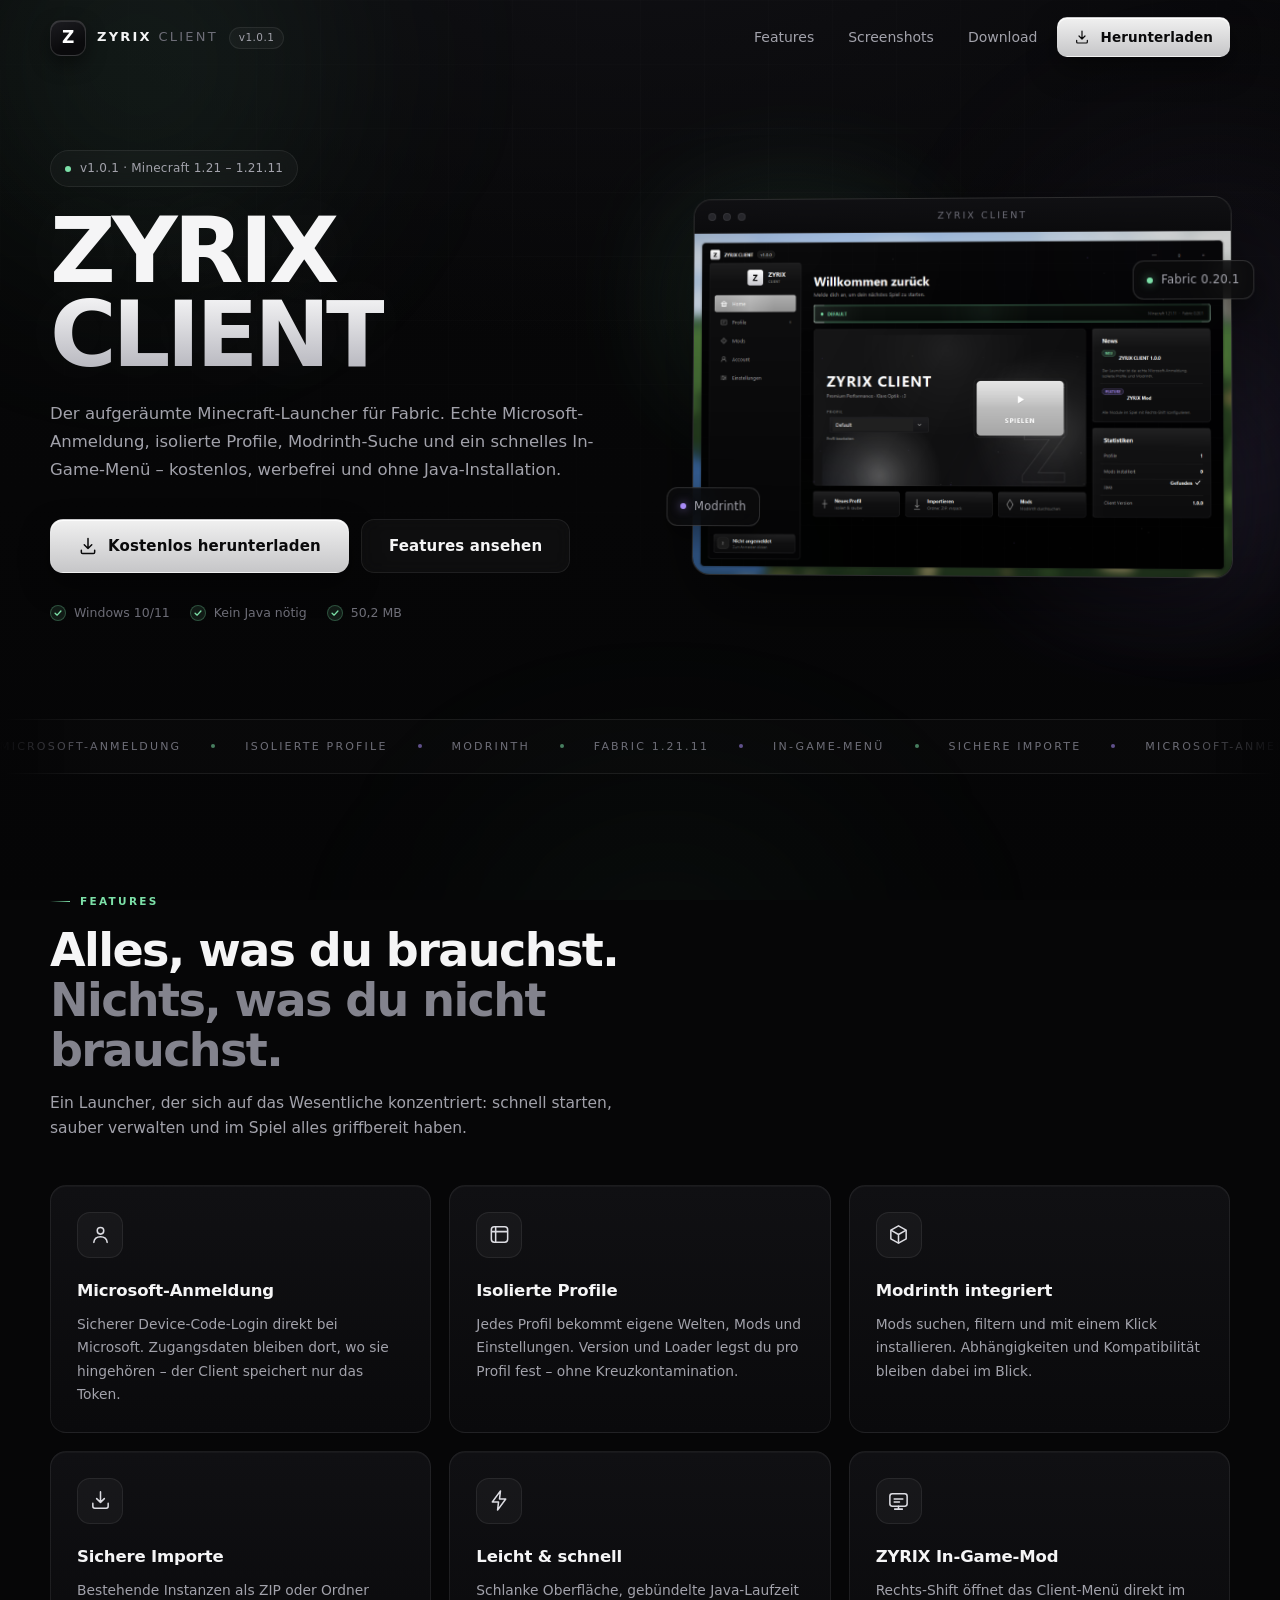
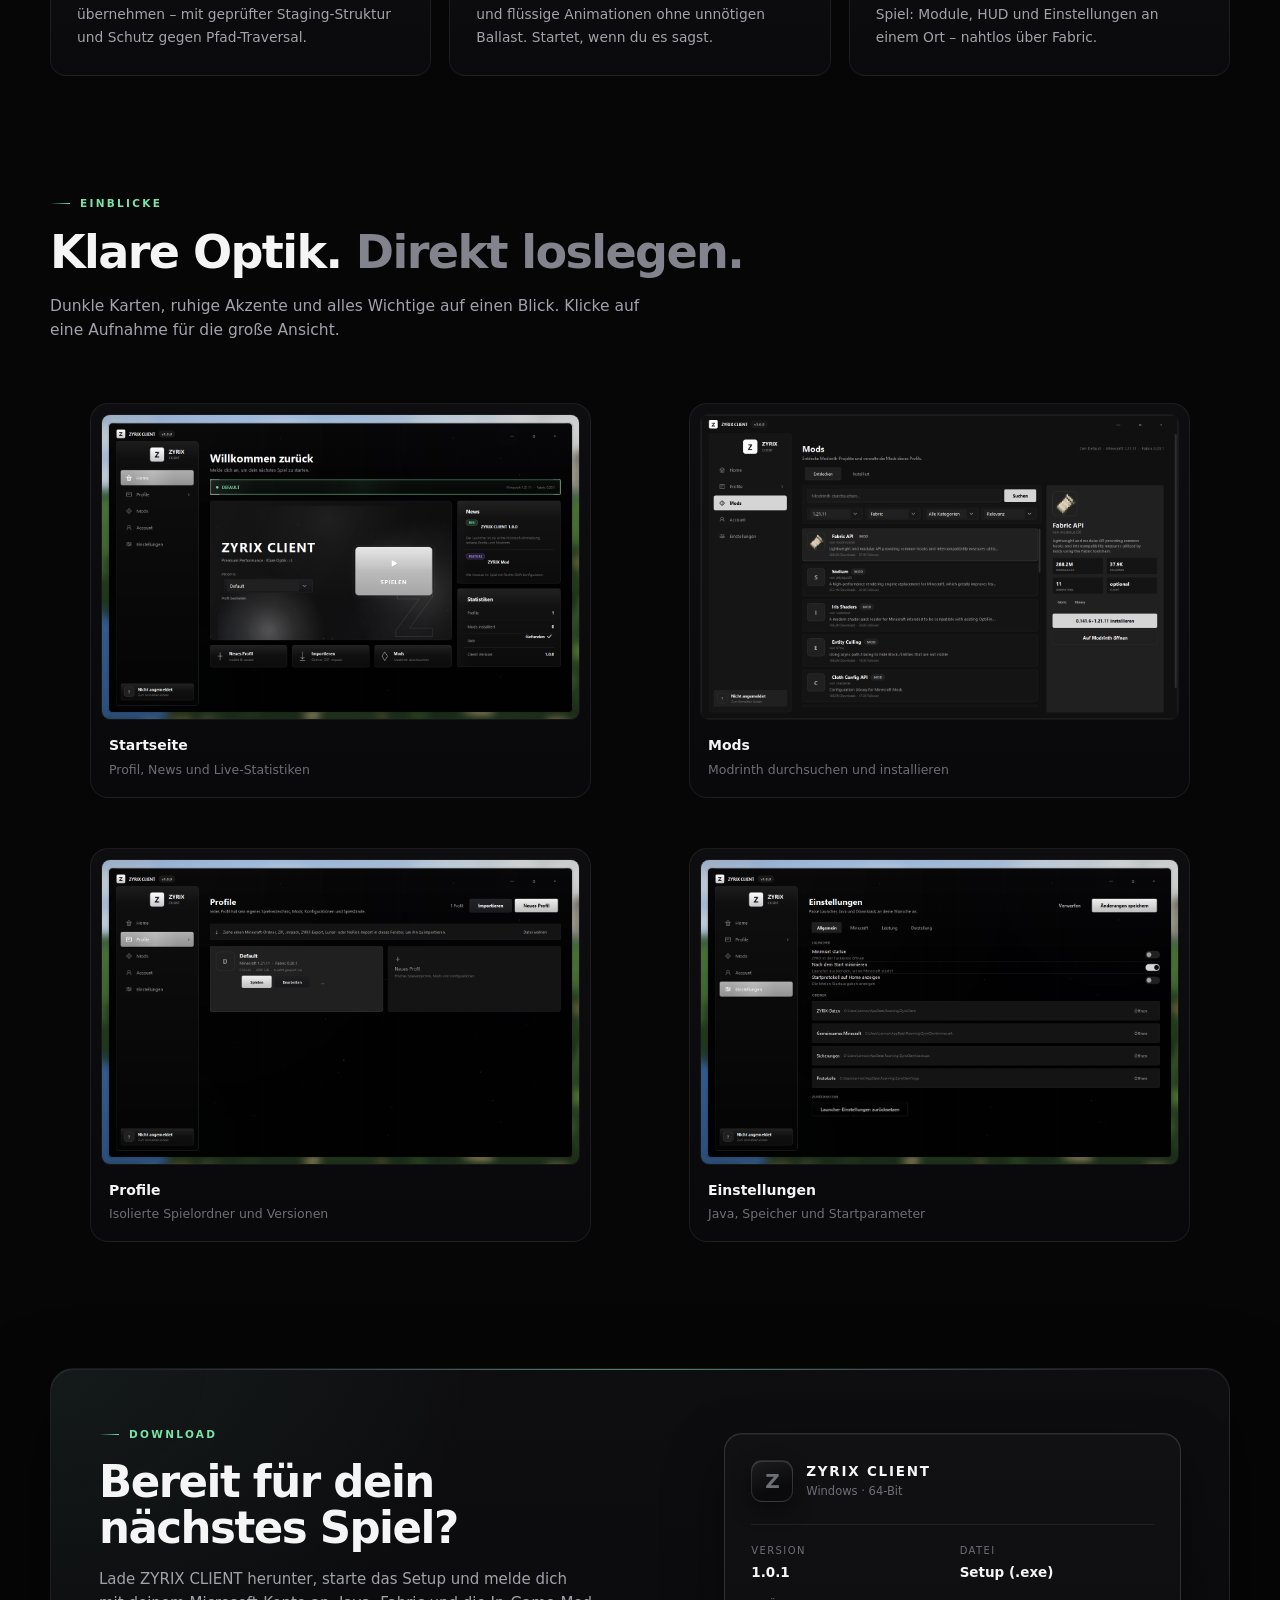
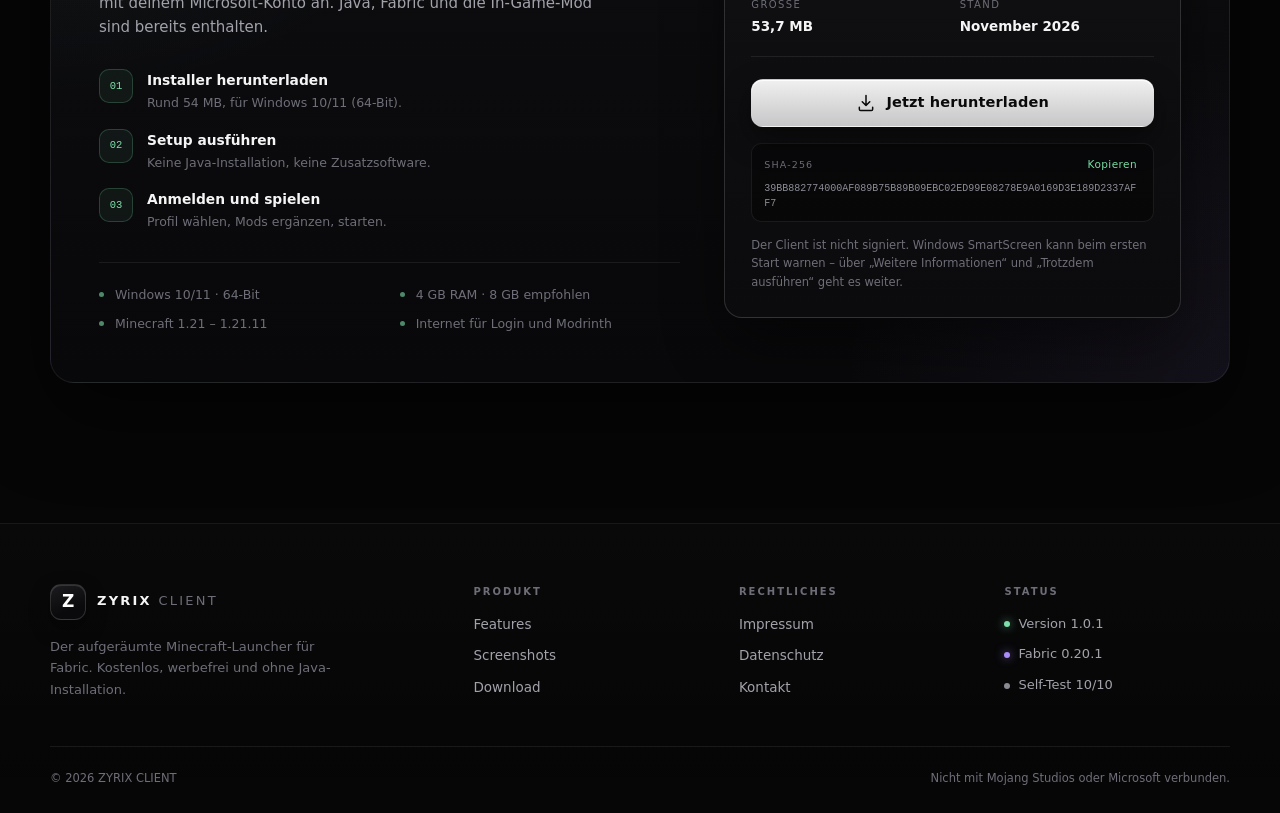
==== index.html @ b63280e1 "Website und Update-Kanal 1.0.1" ====
<!DOCTYPE html>
<html lang="de">
<head>
  <meta charset="utf-8">
  <meta name="viewport" content="width=device-width, initial-scale=1">
  <title>ZYRIX CLIENT – Der aufgeräumte Minecraft-Launcher</title>
  <meta name="description" content="ZYRIX CLIENT ist ein kostenloser Minecraft-Launcher für Fabric: Microsoft-Anmeldung, isolierte Profile, Modrinth und In-Game-Menü. Für Windows 10/11, ohne Java-Installation.">
  <meta name="theme-color" content="#060607">
  <meta property="og:title" content="ZYRIX CLIENT">
  <meta property="og:description" content="Kostenloser Minecraft-Launcher für Fabric – Microsoft-Login, isolierte Profile, Modrinth und In-Game-Menü.">
  <meta property="og:type" content="website">
  <meta property="og:image" content="assets/shot-home.png">
  <link rel="icon" href="assets/favicon.ico" sizes="any">
  <link rel="icon" href="assets/icon.png" type="image/png">
  <link rel="apple-touch-icon" href="assets/icon.png">
  <link rel="manifest" href="site.webmanifest">
  <link rel="stylesheet" href="assets/styles.css">
  <noscript><style>.reveal{opacity:1;transform:none}</style></noscript>
</head>
<body>
  <div class="backdrop" aria-hidden="true">
    <div class="backdrop-grid"></div>
    <div class="backdrop-glow glow-mint"></div>
    <div class="backdrop-glow glow-violet"></div>
    <div class="backdrop-glow glow-bottom"></div>
    <div class="dust" id="dust"></div>
  </div>

  <a class="skip-link" href="#main">Zum Inhalt springen</a>

  <header class="site-header" id="top">
    <div class="wrap header-inner">
      <a class="brand" href="index.html" aria-label="ZYRIX CLIENT Startseite">
        <span class="mark" aria-hidden="true">Z</span>
        <span class="brand-name">ZYRIX <em>CLIENT</em></span>
        <span class="chip chip-version" id="versionChip">v1.0.1</span>
      </a>

      <nav class="nav" id="nav" aria-label="Hauptnavigation">
        <a href="#features">Features</a>
        <a href="#screens">Screenshots</a>
        <a href="#download">Download</a>
        <a class="btn btn-primary btn-small" href="#download">
          <svg viewBox="0 0 24 24" width="16" height="16" aria-hidden="true"><path d="M12 3v12m0 0 4.5-4.5M12 15l-4.5-4.5M4 17v2.5A1.5 1.5 0 0 0 5.5 21h13a1.5 1.5 0 0 0 1.5-1.5V17" fill="none" stroke="currentColor" stroke-width="1.8" stroke-linecap="round" stroke-linejoin="round"/></svg>
          Herunterladen
        </a>
      </nav>

      <button class="menu-toggle" id="menuToggle" aria-expanded="false" aria-controls="nav" aria-label="Menü öffnen">
        <span></span><span></span>
      </button>
    </div>
  </header>

  <main id="main">
    <section class="hero wrap">
      <div class="hero-copy">
        <span class="pill reveal"><span class="pulse-dot"></span> v1.0.1 · Minecraft 1.21 – 1.21.11</span>
        <h1 class="wordmark reveal" style="--d:60ms">ZYRIX <span>CLIENT</span></h1>
        <p class="lead reveal" style="--d:120ms">
          Der aufgeräumte Minecraft-Launcher für Fabric. Echte Microsoft-Anmeldung,
          isolierte Profile, Modrinth-Suche und ein schnelles In-Game-Menü –
          kostenlos, werbefrei und ohne Java-Installation.
        </p>

        <div class="hero-actions reveal" style="--d:180ms">
          <a class="btn btn-primary btn-large" href="https://github.com/Zenvex1/Zenvex1.github.io/releases/download/v1.0.1/ZYRIX-CLIENT-Setup-1.0.1.exe" download>
            <svg viewBox="0 0 24 24" width="20" height="20" aria-hidden="true"><path d="M12 3v12m0 0 4.5-4.5M12 15l-4.5-4.5M4 17v2.5A1.5 1.5 0 0 0 5.5 21h13a1.5 1.5 0 0 0 1.5-1.5V17" fill="none" stroke="currentColor" stroke-width="1.8" stroke-linecap="round" stroke-linejoin="round"/></svg>
            Kostenlos herunterladen
          </a>
          <a class="btn btn-ghost btn-large" href="#features">Features ansehen</a>
        </div>

        <ul class="hero-meta reveal" style="--d:240ms">
          <li><span class="check" aria-hidden="true"></span> Windows 10/11</li>
          <li><span class="check" aria-hidden="true"></span> Kein Java nötig</li>
          <li><span class="check" aria-hidden="true"></span> 50,2 MB</li>
        </ul>
      </div>

      <div class="hero-visual reveal" style="--d:200ms">
        <div class="preview" id="preview">
          <div class="preview-glow" aria-hidden="true"></div>
          <div class="preview-frame">
            <div class="preview-bar" aria-hidden="true">
              <span></span><span></span><span></span>
              <em>ZYRIX CLIENT</em>
            </div>
            <img src="assets/shot-home.png" width="1380" height="880"
                 alt="Startseite des ZYRIX CLIENT mit Profil, News und Statistiken"
                 fetchpriority="high">
          </div>
          <div class="float-badge badge-a" aria-hidden="true"><i class="dot mint"></i> Fabric 0.20.1</div>
          <div class="float-badge badge-b" aria-hidden="true"><i class="dot violet"></i> Modrinth</div>
        </div>
      </div>
    </section>

    <div class="marquee" aria-hidden="true">
      <div class="marquee-track">
        <span>Microsoft-Anmeldung</span><i></i>
        <span>Isolierte Profile</span><i></i>
        <span>Modrinth</span><i></i>
        <span>Fabric 1.21.11</span><i></i>
        <span>In-Game-Menü</span><i></i>
        <span>Sichere Importe</span><i></i>
        <span>Microsoft-Anmeldung</span><i></i>
        <span>Isolierte Profile</span><i></i>
        <span>Modrinth</span><i></i>
        <span>Fabric 1.21.11</span><i></i>
        <span>In-Game-Menü</span><i></i>
        <span>Sichere Importe</span><i></i>
      </div>
    </div>

    <section class="section wrap" id="features">
      <header class="section-head reveal">
        <span class="eyebrow">Features</span>
        <h2>Alles, was du brauchst.<br><span class="dim">Nichts, was du nicht brauchst.</span></h2>
        <p>Ein Launcher, der sich auf das Wesentliche konzentriert: schnell starten,
          sauber verwalten und im Spiel alles griffbereit haben.</p>
      </header>

      <div class="feature-grid">
        <article class="card reveal" style="--d:0ms">
          <div class="card-icon">
            <svg viewBox="0 0 24 24" aria-hidden="true"><circle cx="12" cy="8.2" r="3.4" fill="none" stroke="currentColor" stroke-width="1.6"/><path d="M5 20.2c.5-3.7 3.4-5.8 7-5.8s6.5 2.1 7 5.8" fill="none" stroke="currentColor" stroke-width="1.6" stroke-linecap="round"/></svg>
          </div>
          <h3>Microsoft-Anmeldung</h3>
          <p>Sicherer Device-Code-Login direkt bei Microsoft. Zugangsdaten bleiben
            dort, wo sie hingehören – der Client speichert nur das Token.</p>
        </article>

        <article class="card reveal" style="--d:60ms">
          <div class="card-icon">
            <svg viewBox="0 0 24 24" aria-hidden="true"><rect x="3.5" y="4" width="17" height="16" rx="3" fill="none" stroke="currentColor" stroke-width="1.6"/><path d="M3.5 9h17M8 4v16" stroke="currentColor" stroke-width="1.6"/></svg>
          </div>
          <h3>Isolierte Profile</h3>
          <p>Jedes Profil bekommt eigene Welten, Mods und Einstellungen. Version
            und Loader legst du pro Profil fest – ohne Kreuzkontamination.</p>
        </article>

        <article class="card reveal" style="--d:120ms">
          <div class="card-icon">
            <svg viewBox="0 0 24 24" aria-hidden="true"><path d="M4 7.5 12 3l8 4.5v9L12 21l-8-4.5v-9Z" fill="none" stroke="currentColor" stroke-width="1.6" stroke-linejoin="round"/><path d="M4 7.5 12 12l8-4.5M12 12v9" fill="none" stroke="currentColor" stroke-width="1.6" stroke-linejoin="round"/></svg>
          </div>
          <h3>Modrinth integriert</h3>
          <p>Mods suchen, filtern und mit einem Klick installieren. Abhängigkeiten
            und Kompatibilität bleiben dabei im Blick.</p>
        </article>

        <article class="card reveal" style="--d:180ms">
          <div class="card-icon">
            <svg viewBox="0 0 24 24" aria-hidden="true"><path d="M12 3v11m0 0 4-4m-4 4-4-4" fill="none" stroke="currentColor" stroke-width="1.6" stroke-linecap="round" stroke-linejoin="round"/><path d="M4 15v3a2 2 0 0 0 2 2h12a2 2 0 0 0 2-2v-3" fill="none" stroke="currentColor" stroke-width="1.6" stroke-linecap="round"/></svg>
          </div>
          <h3>Sichere Importe</h3>
          <p>Bestehende Instanzen als ZIP oder Ordner übernehmen – mit geprüfter
            Staging-Struktur und Schutz gegen Pfad-Traversal.</p>
        </article>

        <article class="card reveal" style="--d:240ms">
          <div class="card-icon">
            <svg viewBox="0 0 24 24" aria-hidden="true"><path d="M13 2 4.5 13.5H11L10 22l8.5-11.5H12L13 2Z" fill="none" stroke="currentColor" stroke-width="1.6" stroke-linejoin="round"/></svg>
          </div>
          <h3>Leicht &amp; schnell</h3>
          <p>Schlanke Oberfläche, gebündelte Java-Laufzeit und flüssige Animationen
            ohne unnötigen Ballast. Startet, wenn du es sagst.</p>
        </article>

        <article class="card reveal" style="--d:300ms">
          <div class="card-icon">
            <svg viewBox="0 0 24 24" aria-hidden="true"><rect x="3" y="5" width="18" height="13" rx="2.5" fill="none" stroke="currentColor" stroke-width="1.6"/><path d="M8 21h8M12 18v3" stroke="currentColor" stroke-width="1.6" stroke-linecap="round"/><path d="M7.5 10.5h9M7.5 13.5h5.5" stroke="currentColor" stroke-width="1.6" stroke-linecap="round"/></svg>
          </div>
          <h3>ZYRIX In-Game-Mod</h3>
          <p>Rechts-Shift öffnet das Client-Menü direkt im Spiel: Module, HUD und
            Einstellungen an einem Ort – nahtlos über Fabric.</p>
        </article>
      </div>
    </section>

    <section class="section wrap" id="screens">
      <header class="section-head reveal">
        <span class="eyebrow">Einblicke</span>
        <h2>Klare Optik. <span class="dim">Direkt loslegen.</span></h2>
        <p>Dunkle Karten, ruhige Akzente und alles Wichtige auf einen Blick.
          Klicke auf eine Aufnahme für die große Ansicht.</p>
      </header>

      <div class="gallery">
        <figure class="shot reveal" style="--d:0ms">
          <button class="shot-open" data-full="assets/shot-home.png" data-caption="Startseite mit Profil, News und Statistiken" aria-label="Startseite vergrößern">
            <img src="assets/shot-home.png" width="1380" height="880" loading="lazy" alt="Startseite des ZYRIX CLIENT">
          </button>
          <figcaption><strong>Startseite</strong><span>Profil, News und Live-Statistiken</span></figcaption>
        </figure>

        <figure class="shot reveal" style="--d:80ms">
          <button class="shot-open" data-full="assets/shot-mods.png" data-caption="Modrinth-Suche mit Installations-Panel" aria-label="Mods-Seite vergrößern">
            <img src="assets/shot-mods.png" width="1380" height="880" loading="lazy" alt="Modrinth-Suche im ZYRIX CLIENT">
          </button>
          <figcaption><strong>Mods</strong><span>Modrinth durchsuchen und installieren</span></figcaption>
        </figure>

        <figure class="shot reveal" style="--d:160ms">
          <button class="shot-open" data-full="assets/shot-profiles.png" data-caption="Profile mit isolierten Spielordnern" aria-label="Profile-Seite vergrößern">
            <img src="assets/shot-profiles.png" width="1380" height="880" loading="lazy" alt="Profilverwaltung im ZYRIX CLIENT">
          </button>
          <figcaption><strong>Profile</strong><span>Isolierte Spielordner und Versionen</span></figcaption>
        </figure>

        <figure class="shot reveal" style="--d:240ms">
          <button class="shot-open" data-full="assets/shot-settings.png" data-caption="Einstellungen für Java, Speicher und Startparameter" aria-label="Einstellungen vergrößern">
            <img src="assets/shot-settings.png" width="1380" height="880" loading="lazy" alt="Einstellungen im ZYRIX CLIENT">
          </button>
          <figcaption><strong>Einstellungen</strong><span>Java, Speicher und Startparameter</span></figcaption>
        </figure>
      </div>
    </section>

    <section class="section wrap" id="download">
      <div class="download-panel reveal">
        <div class="download-copy">
          <span class="eyebrow">Download</span>
          <h2>Bereit für dein<br>nächstes Spiel?</h2>
          <p>Lade ZYRIX CLIENT herunter, starte das Setup und melde dich mit deinem
            Microsoft-Konto an. Java, Fabric und die In-Game-Mod sind bereits enthalten.</p>

          <ol class="steps">
            <li><span>01</span><div><strong>Installer herunterladen</strong><em>Rund 54 MB, für Windows 10/11 (64-Bit).</em></div></li>
            <li><span>02</span><div><strong>Setup ausführen</strong><em>Keine Java-Installation, keine Zusatzsoftware.</em></div></li>
            <li><span>03</span><div><strong>Anmelden und spielen</strong><em>Profil wählen, Mods ergänzen, starten.</em></div></li>
          </ol>

          <ul class="req-list">
            <li>Windows 10/11 · 64-Bit</li>
            <li>4 GB RAM · 8 GB empfohlen</li>
            <li>Minecraft 1.21 – 1.21.11</li>
            <li>Internet für Login und Modrinth</li>
          </ul>
        </div>

        <aside class="download-card">
          <div class="dc-head">
            <span class="mark" aria-hidden="true">Z</span>
            <div>
              <strong>ZYRIX CLIENT</strong>
              <span>Windows · 64-Bit</span>
            </div>
          </div>

          <dl class="dc-meta">
            <div><dt>Version</dt><dd id="downloadVersion">1.0.1</dd></div>
            <div><dt>Datei</dt><dd>Setup (.exe)</dd></div>
            <div><dt>Größe</dt><dd id="downloadSize">53,7 MB</dd></div>
            <div><dt>Stand</dt><dd>November 2026</dd></div>
          </dl>

          <a class="btn btn-primary btn-block" id="downloadLink" href="https://github.com/Zenvex1/Zenvex1.github.io/releases/download/v1.0.1/ZYRIX-CLIENT-Setup-1.0.1.exe" download>
            <svg viewBox="0 0 24 24" width="20" height="20" aria-hidden="true"><path d="M12 3v12m0 0 4.5-4.5M12 15l-4.5-4.5M4 17v2.5A1.5 1.5 0 0 0 5.5 21h13a1.5 1.5 0 0 0 1.5-1.5V17" fill="none" stroke="currentColor" stroke-width="1.8" stroke-linecap="round" stroke-linejoin="round"/></svg>
            Jetzt herunterladen
          </a>

          <div class="hash">
            <span>SHA-256</span>
            <code id="sha256">39BB882774000AF089B75B89B09EBC02ED99E08278E9A0169D3E189D2337AFF7</code>
            <button type="button" class="copy" data-copy="#sha256">Kopieren</button>
          </div>

          <p class="fine">Der Client ist nicht signiert. Windows SmartScreen kann beim
            ersten Start warnen – über „Weitere Informationen“ und „Trotzdem ausführen“
            geht es weiter.</p>
        </aside>
      </div>
    </section>
  </main>

  <footer class="site-footer">
    <div class="wrap footer-grid">
      <div class="footer-brand">
        <a class="brand" href="index.html">
          <span class="mark" aria-hidden="true">Z</span>
          <span class="brand-name">ZYRIX <em>CLIENT</em></span>
        </a>
        <p>Der aufgeräumte Minecraft-Launcher für Fabric. Kostenlos, werbefrei
          und ohne Java-Installation.</p>
      </div>

      <nav class="footer-col" aria-label="Produkt">
        <h4>Produkt</h4>
        <a href="#features">Features</a>
        <a href="#screens">Screenshots</a>
        <a href="#download">Download</a>
      </nav>

      <nav class="footer-col" aria-label="Rechtliches">
        <h4>Rechtliches</h4>
        <a href="impressum.html">Impressum</a>
        <a href="datenschutz.html">Datenschutz</a>
        <a href="kontakt.html">Kontakt</a>
      </nav>

      <div class="footer-col">
        <h4>Status</h4>
        <span class="status"><i class="dot mint"></i> Version 1.0.1</span>
        <span class="status"><i class="dot violet"></i> Fabric 0.20.1</span>
        <span class="status"><i class="dot"></i> Self-Test 10/10</span>
      </div>
    </div>

    <div class="wrap footer-bottom">
      <span>© <span id="year">2026</span> ZYRIX CLIENT</span>
      <span>Nicht mit Mojang Studios oder Microsoft verbunden.</span>
    </div>
  </footer>

  <div class="lightbox" id="lightbox" role="dialog" aria-modal="true" aria-label="Screenshot-Ansicht" hidden>
    <button class="lightbox-close" id="lightboxClose" aria-label="Schließen">&times;</button>
    <img id="lightboxImage" src="" alt="">
    <p id="lightboxCaption"></p>
  </div>

  <script src="assets/app.js" defer></script>
</body>
</html>
---- assets/styles.css ----
/* ==========================================================================
   ZYRIX CLIENT — Website
   Design tokens mirror the launcher: near-black surfaces, mint + violet
   accents, Segoe UI, soft glows and a faint technical grid.
   ========================================================================== */

:root {
  --bg: #060607;
  --bg-soft: #08080a;
  --panel: #0a0a0c;
  --card: #0e0e10;
  --card-2: #121215;
  --text: #f5f5f6;
  --dim: #a2a2ab;
  --faint: #6e6e78;
  --mint: #7ce0a8;
  --mint-soft: rgba(124, 224, 168, 0.12);
  --violet: #a98cf8;
  --violet-soft: rgba(169, 140, 248, 0.12);
  --edge: rgba(255, 255, 255, 0.075);
  --edge-strong: rgba(255, 255, 255, 0.14);
  --radius: 16px;
  --radius-lg: 24px;
  --shadow: 0 30px 80px rgba(0, 0, 0, 0.55);
  --font: "Segoe UI Variable Text", "Segoe UI", Inter, system-ui, -apple-system,
    "Helvetica Neue", Arial, sans-serif;
  --mono: "Cascadia Mono", "Consolas", "SFMono-Regular", ui-monospace, monospace;
}

*,
*::before,
*::after { box-sizing: border-box; }

html {
  scroll-behavior: smooth;
  scroll-padding-top: 96px;
  -webkit-text-size-adjust: 100%;
}

body {
  margin: 0;
  background: var(--bg);
  color: var(--text);
  font-family: var(--font);
  font-size: 16px;
  line-height: 1.6;
  overflow-x: hidden;
  -webkit-font-smoothing: antialiased;
  text-rendering: optimizeLegibility;
}

img { max-width: 100%; display: block; }
a { color: inherit; text-decoration: none; }
button { font: inherit; color: inherit; background: none; border: 0; cursor: pointer; }
h1, h2, h3, h4, p { margin: 0; }
ul, ol, dl, dd { margin: 0; padding: 0; list-style: none; }
::selection { background: rgba(124, 224, 168, 0.28); color: #fff; }

:focus-visible {
  outline: 2px solid var(--mint);
  outline-offset: 3px;
  border-radius: 4px;
}

.wrap {
  width: min(1180px, 100% - 48px);
  margin-inline: auto;
}

.skip-link {
  position: fixed;
  top: 12px;
  left: 12px;
  z-index: 200;
  padding: 10px 16px;
  border-radius: 10px;
  background: var(--text);
  color: #0a0a0b;
  font-weight: 600;
  transform: translateY(-160%);
  transition: transform 0.2s ease;
}
.skip-link:focus { transform: none; }

/* --------------------------------------------------------------------------
   Backdrop
   -------------------------------------------------------------------------- */

.backdrop {
  position: fixed;
  inset: 0;
  z-index: -1;
  overflow: hidden;
  background:
    radial-gradient(120% 80% at 50% -10%, #101014 0%, transparent 60%),
    linear-gradient(180deg, #070708 0%, #060607 55%, #050506 100%);
}

.backdrop-grid {
  position: absolute;
  inset: 0;
  background-image:
    linear-gradient(rgba(255, 255, 255, 0.028) 1px, transparent 1px),
    linear-gradient(90deg, rgba(255, 255, 255, 0.028) 1px, transparent 1px);
  background-size: 64px 64px;
  mask-image: radial-gradient(85% 70% at 50% 20%, #000 0%, transparent 78%);
  -webkit-mask-image: radial-gradient(85% 70% at 50% 20%, #000 0%, transparent 78%);
  opacity: 0.55;
}

.backdrop-glow {
  position: absolute;
  border-radius: 50%;
  filter: blur(90px);
  will-change: transform;
}

.glow-mint {
  width: 46vw;
  height: 46vw;
  top: -18vw;
  left: -12vw;
  background: radial-gradient(circle, rgba(124, 224, 168, 0.11), transparent 68%);
  animation: drift-a 26s ease-in-out infinite alternate;
}

.glow-violet {
  width: 42vw;
  height: 42vw;
  top: 8vh;
  right: -16vw;
  background: radial-gradient(circle, rgba(169, 140, 248, 0.1), transparent 68%);
  animation: drift-b 32s ease-in-out infinite alternate;
}

.glow-bottom {
  width: 60vw;
  height: 34vw;
  bottom: -22vw;
  left: 22vw;
  background: radial-gradient(circle, rgba(124, 224, 168, 0.05), transparent 70%);
}

@keyframes drift-a {
  from { transform: translate3d(0, 0, 0) scale(1); }
  to { transform: translate3d(6vw, 4vh, 0) scale(1.12); }
}
@keyframes drift-b {
  from { transform: translate3d(0, 0, 0) scale(1.05); }
  to { transform: translate3d(-5vw, 6vh, 0) scale(0.94); }
}

.dust { position: absolute; inset: 0; }
.dust span {
  position: absolute;
  width: 2px;
  height: 2px;
  border-radius: 50%;
  background: rgba(255, 255, 255, 0.55);
  box-shadow: 0 0 6px rgba(255, 255, 255, 0.4);
  opacity: 0;
  animation: twinkle var(--dur, 9s) linear var(--delay, 0s) infinite;
}
.dust span.violet {
  background: rgba(169, 140, 248, 0.75);
  box-shadow: 0 0 7px rgba(169, 140, 248, 0.5);
}
.dust span.mint {
  background: rgba(124, 224, 168, 0.7);
  box-shadow: 0 0 7px rgba(124, 224, 168, 0.45);
}
@keyframes twinkle {
  0%, 100% { opacity: 0; transform: translateY(0); }
  15% { opacity: 0.7; }
  55% { opacity: 0.25; }
  80% { opacity: 0.6; transform: translateY(-26px); }
}

/* --------------------------------------------------------------------------
   Header
   -------------------------------------------------------------------------- */

.site-header {
  position: fixed;
  inset: 0 0 auto 0;
  z-index: 100;
  height: 76px;
  border-bottom: 1px solid transparent;
  transition: background 0.3s ease, border-color 0.3s ease, backdrop-filter 0.3s ease;
}

.site-header.scrolled {
  background: rgba(6, 6, 7, 0.76);
  border-bottom-color: var(--edge);
  backdrop-filter: blur(18px) saturate(140%);
  -webkit-backdrop-filter: blur(18px) saturate(140%);
}

.header-inner {
  height: 100%;
  display: flex;
  align-items: center;
  justify-content: space-between;
  gap: 24px;
}

.brand {
  display: inline-flex;
  align-items: center;
  gap: 11px;
  min-width: 0;
}

.mark {
  display: inline-grid;
  place-items: center;
  width: 36px;
  height: 36px;
  border-radius: 11px;
  border: 1px solid rgba(255, 255, 255, 0.14);
  background: linear-gradient(160deg, #1c1c20 0%, #0a0a0c 70%);
  box-shadow: inset 0 1px 0 rgba(255, 255, 255, 0.12),
    0 8px 20px rgba(0, 0, 0, 0.45);
  color: #fff;
  font-size: 17px;
  font-weight: 800;
  letter-spacing: -0.02em;
  flex: none;
}

.brand-name {
  font-size: 13px;
  font-weight: 700;
  letter-spacing: 0.17em;
  white-space: nowrap;
}
.brand-name em {
  font-style: normal;
  font-weight: 500;
  color: var(--faint);
}

.chip {
  display: inline-flex;
  align-items: center;
  gap: 6px;
  height: 22px;
  padding: 0 9px;
  border: 1px solid var(--edge);
  border-radius: 999px;
  background: rgba(255, 255, 255, 0.03);
  color: var(--dim);
  font-size: 10.5px;
  letter-spacing: 0.04em;
  white-space: nowrap;
}

.nav {
  display: flex;
  align-items: center;
  gap: 6px;
}

.nav > a:not(.btn) {
  position: relative;
  padding: 10px 14px;
  border-radius: 9px;
  color: var(--dim);
  font-size: 14px;
  transition: color 0.2s ease, background 0.2s ease;
}
.nav > a:not(.btn):hover { color: var(--text); background: rgba(255, 255, 255, 0.04); }
.nav > a:not(.btn)::after {
  content: "";
  position: absolute;
  left: 14px;
  right: 14px;
  bottom: 5px;
  height: 1px;
  background: linear-gradient(90deg, transparent, var(--mint), transparent);
  opacity: 0;
  transform: scaleX(0.4);
  transition: opacity 0.25s ease, transform 0.25s ease;
}
.nav > a:not(.btn):hover::after { opacity: 0.8; transform: scaleX(1); }

.menu-toggle {
  display: none;
  width: 44px;
  height: 44px;
  border: 1px solid var(--edge);
  border-radius: 11px;
  background: rgba(255, 255, 255, 0.03);
  position: relative;
}
.menu-toggle span {
  position: absolute;
  left: 12px;
  right: 12px;
  height: 1.6px;
  border-radius: 2px;
  background: var(--text);
  transition: transform 0.25s ease, top 0.25s ease;
}
.menu-toggle span:nth-child(1) { top: 17px; }
.menu-toggle span:nth-child(2) { top: 25px; }
.menu-toggle[aria-expanded="true"] span:nth-child(1) { top: 21px; transform: rotate(45deg); }
.menu-toggle[aria-expanded="true"] span:nth-child(2) { top: 21px; transform: rotate(-45deg); }

/* --------------------------------------------------------------------------
   Buttons
   -------------------------------------------------------------------------- */

.btn {
  --shine: rgba(255, 255, 255, 0.75);
  position: relative;
  display: inline-flex;
  align-items: center;
  justify-content: center;
  gap: 10px;
  height: 48px;
  padding: 0 22px;
  border-radius: 12px;
  border: 1px solid transparent;
  font-size: 14.5px;
  font-weight: 650;
  letter-spacing: 0.01em;
  white-space: nowrap;
  overflow: hidden;
  transition: transform 0.25s cubic-bezier(0.2, 0.7, 0.2, 1),
    box-shadow 0.25s ease, background 0.25s ease, border-color 0.25s ease,
    color 0.25s ease;
}

.btn svg { flex: none; }

.btn-primary {
  background: linear-gradient(180deg, #f0f0f0 0%, #c6c6c8 100%);
  color: #0a0a0b;
  box-shadow: inset 0 1px 0 rgba(255, 255, 255, 0.9),
    0 12px 30px rgba(0, 0, 0, 0.45);
}
.btn-primary::after {
  content: "";
  position: absolute;
  top: -40%;
  bottom: -40%;
  left: -70%;
  width: 45%;
  background: linear-gradient(100deg, transparent, var(--shine), transparent);
  transform: skewX(-18deg);
  opacity: 0;
  transition: opacity 0.2s ease;
}
.btn-primary:hover {
  transform: translateY(-2px);
  background: linear-gradient(180deg, #ffffff 0%, #d8d8da 100%);
  box-shadow: inset 0 1px 0 #fff, 0 16px 40px rgba(0, 0, 0, 0.55),
    0 0 0 1px rgba(124, 224, 168, 0.22);
}
.btn-primary:hover::after { opacity: 0.8; animation: shine 0.9s ease forwards; }
.btn-primary:active { transform: translateY(0); }

@keyframes shine {
  from { left: -70%; }
  to { left: 130%; }
}

.btn-ghost {
  background: rgba(255, 255, 255, 0.035);
  border-color: var(--edge);
  color: var(--text);
  backdrop-filter: blur(8px);
}
.btn-ghost:hover {
  transform: translateY(-2px);
  background: rgba(255, 255, 255, 0.07);
  border-color: var(--edge-strong);
}

.btn-large { height: 54px; padding: 0 27px; font-size: 15px; border-radius: 13px; }
.btn-small { height: 40px; padding: 0 16px; font-size: 13.5px; border-radius: 10px; }
.btn-block { width: 100%; }

/* --------------------------------------------------------------------------
   Hero
   -------------------------------------------------------------------------- */

.hero {
  display: grid;
  grid-template-columns: minmax(0, 1.04fr) minmax(0, 0.96fr);
  align-items: center;
  gap: 56px;
  min-height: 0;
  padding-top: 150px;
  padding-bottom: 96px;
}

.pill {
  display: inline-flex;
  align-items: center;
  gap: 9px;
  padding: 8px 14px;
  border: 1px solid var(--edge);
  border-radius: 999px;
  background: rgba(255, 255, 255, 0.03);
  color: var(--dim);
  font-size: 12px;
  letter-spacing: 0.02em;
  backdrop-filter: blur(8px);
}

.pulse-dot {
  width: 6px;
  height: 6px;
  border-radius: 50%;
  background: var(--mint);
  box-shadow: 0 0 0 0 rgba(124, 224, 168, 0.5);
  animation: pulse 2.6s ease-out infinite;
}
@keyframes pulse {
  0% { box-shadow: 0 0 0 0 rgba(124, 224, 168, 0.45); }
  70% { box-shadow: 0 0 0 8px rgba(124, 224, 168, 0); }
  100% { box-shadow: 0 0 0 0 rgba(124, 224, 168, 0); }
}

.wordmark {
  margin: 22px 0 0;
  font-size: clamp(3.2rem, 7.1vw, 6.9rem);
  line-height: 0.92;
  font-weight: 800;
  letter-spacing: -0.045em;
  text-shadow: 0 0 70px rgba(255, 255, 255, 0.07);
}
.wordmark span {
  color: #c9c9cf;
  background: linear-gradient(180deg, #ffffff 0%, #a9a9b2 100%);
  -webkit-background-clip: text;
  background-clip: text;
  -webkit-text-fill-color: transparent;
}

.lead {
  margin-top: 24px;
  max-width: 56ch;
  color: var(--dim);
  font-size: 16.5px;
  line-height: 1.7;
}

.hero-actions {
  display: flex;
  flex-wrap: wrap;
  gap: 12px;
  margin-top: 34px;
}

.hero-meta {
  display: flex;
  flex-wrap: wrap;
  gap: 20px;
  margin-top: 30px;
  color: var(--faint);
  font-size: 12.5px;
}
.hero-meta li { display: inline-flex; align-items: center; gap: 8px; }

.check {
  width: 16px;
  height: 16px;
  border-radius: 50%;
  border: 1px solid rgba(124, 224, 168, 0.28);
  background: rgba(124, 224, 168, 0.1)
    url("data:image/svg+xml,%3Csvg xmlns='http://www.w3.org/2000/svg' viewBox='0 0 12 12'%3E%3Cpath d='M2.5 6.2 5 8.6l4.5-5' fill='none' stroke='%237ce0a8' stroke-width='1.6' stroke-linecap='round' stroke-linejoin='round'/%3E%3C/svg%3E")
    center / 10px no-repeat;
  flex: none;
}

.hero-visual { position: relative; }

.preview {
  position: relative;
  transform: perspective(1200px) rotateY(-2.4deg) rotateX(1.2deg);
  transition: transform 0.5s cubic-bezier(0.2, 0.7, 0.2, 1);
  will-change: transform;
}

.preview-glow {
  position: absolute;
  inset: -12% -10% -16% -10%;
  z-index: -1;
  background:
    radial-gradient(45% 50% at 24% 30%, rgba(124, 224, 168, 0.22), transparent 70%),
    radial-gradient(50% 55% at 82% 72%, rgba(169, 140, 248, 0.2), transparent 70%);
  filter: blur(46px);
  opacity: 0.8;
  animation: breathe 9s ease-in-out infinite;
}

@keyframes breathe {
  0%, 100% { opacity: 0.6; transform: scale(0.98); }
  50% { opacity: 0.95; transform: scale(1.04); }
}

.preview-frame {
  position: relative;
  border: 1px solid var(--edge-strong);
  border-radius: 18px;
  background: #0a0a0c;
  overflow: hidden;
  box-shadow: var(--shadow), inset 0 1px 0 rgba(255, 255, 255, 0.06);
}

.preview-bar {
  display: flex;
  align-items: center;
  gap: 7px;
  height: 34px;
  padding: 0 14px;
  border-bottom: 1px solid var(--edge);
  background: linear-gradient(180deg, #101013, #0b0b0d);
}
.preview-bar span {
  width: 8px;
  height: 8px;
  border-radius: 50%;
  background: #26262b;
  border: 1px solid rgba(255, 255, 255, 0.06);
}
.preview-bar em {
  margin-left: auto;
  margin-right: auto;
  color: var(--faint);
  font-size: 9.5px;
  font-style: normal;
  letter-spacing: 0.22em;
}

.preview-frame img { width: 100%; height: auto; }

.float-badge {
  position: absolute;
  display: inline-flex;
  align-items: center;
  gap: 8px;
  padding: 9px 13px;
  border: 1px solid var(--edge-strong);
  border-radius: 11px;
  background: rgba(10, 10, 12, 0.82);
  backdrop-filter: blur(14px);
  -webkit-backdrop-filter: blur(14px);
  box-shadow: 0 12px 30px rgba(0, 0, 0, 0.45);
  color: var(--dim);
  font-size: 11.5px;
  letter-spacing: 0.02em;
  white-space: nowrap;
}
.badge-a { top: 17%; right: -22px; animation: float 7s ease-in-out infinite; }
.badge-b { bottom: 13%; left: -26px; animation: float 9s ease-in-out 0.8s infinite reverse; }

@keyframes float {
  0%, 100% { transform: translateY(0); }
  50% { transform: translateY(-9px); }
}

.dot {
  width: 6px;
  height: 6px;
  border-radius: 50%;
  background: #8a8a93;
  flex: none;
}
.dot.mint { background: var(--mint); box-shadow: 0 0 10px rgba(124, 224, 168, 0.7); }
.dot.violet { background: var(--violet); box-shadow: 0 0 10px rgba(169, 140, 248, 0.7); }

/* --------------------------------------------------------------------------
   Marquee
   -------------------------------------------------------------------------- */

.marquee {
  border-top: 1px solid var(--edge);
  border-bottom: 1px solid var(--edge);
  background: rgba(255, 255, 255, 0.014);
  overflow: hidden;
  mask-image: linear-gradient(90deg, transparent, #000 8%, #000 92%, transparent);
  -webkit-mask-image: linear-gradient(90deg, transparent, #000 8%, #000 92%, transparent);
}

.marquee-track {
  display: flex;
  align-items: center;
  gap: 30px;
  width: max-content;
  padding: 18px 0;
  animation: marquee 46s linear infinite;
}
.marquee:hover .marquee-track { animation-play-state: paused; }

.marquee-track span {
  color: var(--faint);
  font-size: 11px;
  letter-spacing: 0.2em;
  text-transform: uppercase;
  white-space: nowrap;
}
.marquee-track i {
  width: 4px;
  height: 4px;
  border-radius: 50%;
  background: rgba(124, 224, 168, 0.55);
  flex: none;
}
.marquee-track i:nth-of-type(even) { background: rgba(169, 140, 248, 0.55); }

@keyframes marquee {
  from { transform: translateX(0); }
  to { transform: translateX(-50%); }
}

/* --------------------------------------------------------------------------
   Sections & features
   -------------------------------------------------------------------------- */

.section { padding: 110px 0 0; }
.section:last-of-type { padding-bottom: 120px; }

.section-head {
  max-width: 720px;
  margin-bottom: 44px;
}

.eyebrow {
  display: inline-flex;
  align-items: center;
  gap: 10px;
  color: var(--mint);
  font-size: 10.5px;
  font-weight: 650;
  letter-spacing: 0.22em;
  text-transform: uppercase;
}
.eyebrow::before {
  content: "";
  width: 20px;
  height: 1px;
  background: linear-gradient(90deg, transparent, var(--mint));
}

.section-head h2 {
  margin: 16px 0 0;
  font-size: clamp(2rem, 3.6vw, 3.1rem);
  line-height: 1.08;
  letter-spacing: -0.035em;
  font-weight: 750;
}
.section-head h2 .dim { color: #83838d; }
.section-head p {
  margin-top: 16px;
  max-width: 60ch;
  color: var(--dim);
  font-size: 15.5px;
}

.feature-grid {
  display: grid;
  grid-template-columns: repeat(3, minmax(0, 1fr));
  gap: 18px;
}

.card {
  --mx: 50%;
  --my: 0%;
  position: relative;
  padding: 26px;
  min-height: 208px;
  border: 1px solid var(--edge);
  border-radius: var(--radius);
  background: linear-gradient(180deg, #101013 0%, #0a0a0c 100%);
  box-shadow: inset 0 1px 0 rgba(255, 255, 255, 0.035);
  overflow: hidden;
  transition: transform 0.35s cubic-bezier(0.2, 0.7, 0.2, 1),
    border-color 0.35s ease, box-shadow 0.35s ease;
}
.card::before {
  content: "";
  position: absolute;
  inset: 0;
  background: radial-gradient(260px circle at var(--mx) var(--my),
    rgba(124, 224, 168, 0.1), transparent 68%);
  opacity: 0;
  transition: opacity 0.35s ease;
  pointer-events: none;
}
.card:hover {
  transform: translateY(-4px);
  border-color: rgba(124, 224, 168, 0.24);
  box-shadow: 0 22px 50px rgba(0, 0, 0, 0.45),
    inset 0 1px 0 rgba(255, 255, 255, 0.05);
}
.card:hover::before { opacity: 1; }

.card-icon {
  display: grid;
  place-items: center;
  width: 46px;
  height: 46px;
  border: 1px solid var(--edge);
  border-radius: 13px;
  background: rgba(255, 255, 255, 0.035);
  color: #dcdce2;
  transition: color 0.3s ease, border-color 0.3s ease, background 0.3s ease,
    box-shadow 0.3s ease;
}
.card-icon svg { width: 23px; height: 23px; }
.card:hover .card-icon {
  color: var(--mint);
  border-color: rgba(124, 224, 168, 0.26);
  background: rgba(124, 224, 168, 0.07);
  box-shadow: 0 0 24px rgba(124, 224, 168, 0.12);
}

.card h3 {
  margin-top: 20px;
  font-size: 16.5px;
  font-weight: 650;
  letter-spacing: -0.01em;
}
.card p {
  margin-top: 9px;
  color: var(--dim);
  font-size: 13.8px;
  line-height: 1.68;
}

/* --------------------------------------------------------------------------
   Gallery
   -------------------------------------------------------------------------- */

.gallery {
  display: grid;
  grid-template-columns: repeat(2, minmax(0, 1fr));
  gap: 18px;
}

.shot {
  border: 1px solid var(--edge);
  border-radius: 18px;
  background: linear-gradient(180deg, #0e0e10, #09090b);
  overflow: hidden;
  transition: border-color 0.35s ease, transform 0.35s ease,
    box-shadow 0.35s ease;
}
.shot:hover {
  border-color: rgba(255, 255, 255, 0.16);
  transform: translateY(-3px);
  box-shadow: 0 24px 60px rgba(0, 0, 0, 0.5);
}

.shot-open {
  display: block;
  width: 100%;
  padding: 10px 10px 0;
  overflow: hidden;
  border-radius: 14px;
}
.shot-open img {
  width: 100%;
  height: auto;
  border-radius: 9px;
  border: 1px solid rgba(255, 255, 255, 0.05);
  transition: transform 0.6s cubic-bezier(0.2, 0.7, 0.2, 1),
    filter 0.4s ease;
}
.shot:hover .shot-open img { transform: scale(1.018); filter: brightness(1.06); }

.shot figcaption {
  display: flex;
  flex-direction: column;
  gap: 3px;
  padding: 14px 18px 17px;
}
.shot figcaption strong { font-size: 14px; font-weight: 650; }
.shot figcaption span { color: var(--faint); font-size: 12.5px; }

/* --------------------------------------------------------------------------
   Download
   -------------------------------------------------------------------------- */

.download-panel {
  position: relative;
  display: grid;
  grid-template-columns: minmax(0, 1.12fr) minmax(0, 0.88fr);
  gap: 44px;
  padding: 48px;
  border: 1px solid var(--edge);
  border-radius: var(--radius-lg);
  background:
    radial-gradient(60% 90% at 0% 0%, rgba(124, 224, 168, 0.06), transparent 60%),
    radial-gradient(55% 90% at 100% 100%, rgba(169, 140, 248, 0.07), transparent 60%),
    linear-gradient(180deg, #0e0e11 0%, #08080a 100%);
  box-shadow: inset 0 1px 0 rgba(255, 255, 255, 0.05), var(--shadow);
  overflow: hidden;
}
.download-panel::before {
  content: "";
  position: absolute;
  top: 0;
  left: 8%;
  right: 8%;
  height: 1px;
  background: linear-gradient(90deg, transparent, rgba(124, 224, 168, 0.55), transparent);
}

.download-copy h2 {
  margin-top: 16px;
  font-size: clamp(2rem, 3.4vw, 2.9rem);
  line-height: 1.06;
  letter-spacing: -0.035em;
  font-weight: 750;
}
.download-copy > p {
  margin-top: 16px;
  max-width: 52ch;
  color: var(--dim);
  font-size: 15px;
}

.steps {
  display: grid;
  gap: 16px;
  margin-top: 30px;
}
.steps li { display: flex; gap: 14px; align-items: flex-start; }
.steps li > span {
  display: grid;
  place-items: center;
  width: 34px;
  height: 34px;
  flex: none;
  border: 1px solid rgba(124, 224, 168, 0.22);
  border-radius: 10px;
  background: rgba(124, 224, 168, 0.06);
  color: var(--mint);
  font-family: var(--mono);
  font-size: 10.5px;
}
.steps li div { display: flex; flex-direction: column; gap: 2px; }
.steps strong { font-size: 13.8px; font-weight: 600; }
.steps em {
  color: var(--faint);
  font-size: 12.5px;
  font-style: normal;
  line-height: 1.55;
}

.req-list {
  display: grid;
  grid-template-columns: repeat(2, minmax(0, 1fr));
  gap: 9px 20px;
  margin-top: 30px;
  padding-top: 22px;
  border-top: 1px solid var(--edge);
}
.req-list li {
  position: relative;
  padding-left: 16px;
  color: var(--faint);
  font-size: 12.5px;
}
.req-list li::before {
  content: "";
  position: absolute;
  left: 0;
  top: 0.62em;
  width: 5px;
  height: 5px;
  border-radius: 50%;
  background: rgba(124, 224, 168, 0.6);
}

.download-card {
  align-self: center;
  padding: 26px;
  border: 1px solid var(--edge-strong);
  border-radius: 18px;
  background: linear-gradient(180deg, #111114 0%, #0b0b0d 100%);
  box-shadow: 0 24px 60px rgba(0, 0, 0, 0.45),
    inset 0 1px 0 rgba(255, 255, 255, 0.06);
}

.dc-head { display: flex; align-items: center; gap: 13px; }
.dc-head .mark { width: 42px; height: 42px; font-size: 20px; }
.dc-head div { display: flex; flex-direction: column; }
.dc-head strong { font-size: 13.5px; letter-spacing: 0.13em; font-weight: 700; }
.dc-head span { color: var(--faint); font-size: 11.5px; }

.dc-meta {
  display: grid;
  grid-template-columns: repeat(2, minmax(0, 1fr));
  gap: 14px;
  margin: 22px 0;
  padding: 18px 0;
  border-top: 1px solid var(--edge);
  border-bottom: 1px solid var(--edge);
}
.dc-meta div { display: flex; flex-direction: column; gap: 3px; }
.dc-meta dt {
  color: var(--faint);
  font-size: 10px;
  letter-spacing: 0.14em;
  text-transform: uppercase;
}
.dc-meta dd { font-size: 13.5px; font-weight: 600; }

.hash {
  display: grid;
  grid-template-columns: 1fr auto;
  align-items: center;
  gap: 6px 8px;
  margin-top: 16px;
  padding: 10px 12px;
  border: 1px solid var(--edge);
  border-radius: 10px;
  background: rgba(0, 0, 0, 0.35);
}
.hash > span {
  color: var(--faint);
  font-size: 9.5px;
  letter-spacing: 0.12em;
}
.hash code {
  grid-column: 1 / -1;
  color: #8d8d97;
  font-family: var(--mono);
  font-size: 10px;
  line-height: 1.5;
  word-break: break-all;
}
.hash .copy {
  grid-column: 2;
  grid-row: 1;
  justify-self: end;
  color: var(--mint);
  font-size: 10.5px;
  letter-spacing: 0.04em;
  padding: 2px 4px;
  border-radius: 4px;
}
.hash .copy:hover { background: rgba(124, 224, 168, 0.1); }
.hash .copy.copied { color: #fff; }

.fine {
  margin-top: 14px;
  color: var(--faint);
  font-size: 11.5px;
  line-height: 1.6;
}

/* --------------------------------------------------------------------------
   Footer
   -------------------------------------------------------------------------- */

.site-footer {
  margin-top: 20px;
  border-top: 1px solid var(--edge);
  background: linear-gradient(180deg, rgba(255, 255, 255, 0.015), transparent);
}

.footer-grid {
  display: grid;
  grid-template-columns: 1.7fr 1fr 1fr 1fr;
  gap: 40px;
  padding: 60px 0 46px;
}

.footer-brand p {
  margin-top: 16px;
  max-width: 34ch;
  color: var(--faint);
  font-size: 13px;
  line-height: 1.65;
}

.footer-col { display: flex; flex-direction: column; align-items: flex-start; gap: 10px; }
.footer-col h4 {
  margin-bottom: 4px;
  color: var(--faint);
  font-size: 10px;
  font-weight: 650;
  letter-spacing: 0.2em;
  text-transform: uppercase;
}
.footer-col a {
  color: var(--dim);
  font-size: 13.5px;
  transition: color 0.2s ease;
}
.footer-col a:hover { color: var(--text); }

.status {
  display: inline-flex;
  align-items: center;
  gap: 8px;
  color: var(--dim);
  font-size: 13px;
}

.footer-bottom {
  display: flex;
  align-items: center;
  justify-content: space-between;
  gap: 16px;
  flex-wrap: wrap;
  padding: 22px 0 26px;
  border-top: 1px solid var(--edge);
  color: var(--faint);
  font-size: 11.5px;
}

/* --------------------------------------------------------------------------
   Legal pages
   -------------------------------------------------------------------------- */

.legal {
  width: min(780px, 100% - 48px);
  margin-inline: auto;
  padding: 150px 0 100px;
}
.legal .back {
  display: inline-flex;
  align-items: center;
  gap: 8px;
  color: var(--faint);
  font-size: 12.5px;
  transition: color 0.2s ease;
}
.legal .back:hover { color: var(--text); }
.legal h1 {
  margin: 18px 0 8px;
  font-size: clamp(2.1rem, 4vw, 2.8rem);
  letter-spacing: -0.035em;
  line-height: 1.1;
}
.legal .updated { color: var(--faint); font-size: 12px; }
.legal h2 {
  margin: 42px 0 10px;
  font-size: 1.15rem;
  font-weight: 650;
  letter-spacing: -0.01em;
}
.legal p, .legal li {
  color: var(--dim);
  font-size: 14.5px;
  line-height: 1.75;
}
.legal p + p { margin-top: 12px; }
.legal ul { margin: 10px 0 0; display: grid; gap: 6px; }
.legal ul li { position: relative; padding-left: 18px; }
.legal ul li::before {
  content: "";
  position: absolute;
  left: 0;
  top: 0.7em;
  width: 5px;
  height: 5px;
  border-radius: 50%;
  background: rgba(124, 224, 168, 0.55);
}
.legal a { color: var(--mint); }
.legal a:hover { text-decoration: underline; }
.legal address { font-style: normal; color: var(--dim); line-height: 1.75; font-size: 14.5px; }

.legal .note {
  margin: 26px 0;
  padding: 16px 18px;
  border: 1px solid rgba(124, 224, 168, 0.18);
  border-radius: 12px;
  background: rgba(124, 224, 168, 0.05);
  color: #b9b9c2;
  font-size: 13px;
  line-height: 1.65;
}
.legal .note strong { color: var(--text); }

.legal .placeholder {
  padding: 0 4px;
  border-radius: 4px;
  background: rgba(169, 140, 248, 0.12);
  color: #d9ccff;
  font-family: var(--mono);
  font-size: 0.92em;
}

/* --------------------------------------------------------------------------
   Lightbox
   -------------------------------------------------------------------------- */

.lightbox {
  position: fixed;
  inset: 0;
  z-index: 300;
  display: grid;
  place-items: center;
  gap: 14px;
  padding: 48px 24px;
  background: rgba(4, 4, 5, 0.9);
  backdrop-filter: blur(16px);
  -webkit-backdrop-filter: blur(16px);
  opacity: 0;
  transition: opacity 0.25s ease;
}
.lightbox[hidden] { display: none; }
.lightbox.open { opacity: 1; }
.lightbox img {
  max-width: min(1200px, 94vw);
  max-height: 82vh;
  width: auto;
  border: 1px solid var(--edge-strong);
  border-radius: 12px;
  box-shadow: 0 40px 120px rgba(0, 0, 0, 0.7);
}
.lightbox p { color: var(--dim); font-size: 13px; text-align: center; }
.lightbox-close {
  position: absolute;
  top: 20px;
  right: 22px;
  width: 42px;
  height: 42px;
  border: 1px solid var(--edge-strong);
  border-radius: 12px;
  background: rgba(255, 255, 255, 0.05);
  color: var(--text);
  font-size: 24px;
  line-height: 1;
  transition: background 0.2s ease;
}
.lightbox-close:hover { background: rgba(255, 255, 255, 0.1); }

body.no-scroll { overflow: hidden; }

/* --------------------------------------------------------------------------
   Error page
   -------------------------------------------------------------------------- */

.error-page {
  min-height: 100vh;
  display: grid;
  place-items: center;
  text-align: center;
  padding: 140px 24px 90px;
}
.error-page > div { max-width: 620px; }
.error-page .eyebrow { justify-content: center; }
.error-page .eyebrow::before { display: none; }
.error-code {
  margin: 18px 0 6px;
  font-size: clamp(5rem, 18vw, 10rem);
  font-weight: 800;
  letter-spacing: -0.06em;
  line-height: 0.9;
  background: linear-gradient(180deg, #ffffff 0%, #5e5e68 100%);
  -webkit-background-clip: text;
  background-clip: text;
  -webkit-text-fill-color: transparent;
}
.error-page h1 {
  font-size: clamp(1.5rem, 3vw, 2rem);
  letter-spacing: -0.03em;
}
.error-page p {
  margin: 12px auto 0;
  max-width: 46ch;
  color: var(--dim);
  font-size: 14.5px;
}
.error-actions {
  display: flex;
  justify-content: center;
  flex-wrap: wrap;
  gap: 12px;
  margin-top: 28px;
}

/* --------------------------------------------------------------------------
   Reveal & motion
   -------------------------------------------------------------------------- */

.reveal {
  opacity: 0;
  transform: translateY(22px);
  transition: opacity 0.8s cubic-bezier(0.2, 0.7, 0.2, 1) var(--d, 0ms),
    transform 0.8s cubic-bezier(0.2, 0.7, 0.2, 1) var(--d, 0ms);
}
.reveal.in { opacity: 1; transform: none; }

@media (prefers-reduced-motion: reduce) {
  html { scroll-behavior: auto; }
  *, *::before, *::after {
    animation-duration: 0.001ms !important;
    animation-iteration-count: 1 !important;
    transition-duration: 0.001ms !important;
  }
  .reveal { opacity: 1; transform: none; }
  .preview { transform: none; }
}

/* --------------------------------------------------------------------------
   Responsive
   -------------------------------------------------------------------------- */

@media (max-width: 1080px) {
  .hero { gap: 36px; grid-template-columns: minmax(0, 1fr); padding-top: 132px; }
  .hero-visual { max-width: 720px; }
  .preview { transform: none; }
  .wordmark { font-size: clamp(3.2rem, 9vw, 6rem); }
  .badge-a { right: 10px; }
  .badge-b { left: 10px; }

  .feature-grid { grid-template-columns: repeat(2, minmax(0, 1fr)); }
  .download-panel { grid-template-columns: minmax(0, 1fr); gap: 32px; padding: 38px; }
  .download-card { max-width: 520px; width: 100%; }
  .footer-grid { grid-template-columns: 1.6fr 1fr 1fr; }
  .footer-grid .footer-col:last-child { grid-column: 2 / -1; }
}

@media (max-width: 900px) {
  .menu-toggle { display: block; }

  .nav {
    position: fixed;
    top: 76px;
    left: 16px;
    right: 16px;
    z-index: 99;
    flex-direction: column;
    align-items: stretch;
    gap: 4px;
    padding: 14px;
    border: 1px solid var(--edge-strong);
    border-radius: 16px;
    background: linear-gradient(180deg, #101013 0%, #08080a 100%);
    box-shadow: 0 30px 80px rgba(0, 0, 0, 0.65);
    opacity: 0;
    transform: translateY(-10px) scale(0.99);
    pointer-events: none;
    transition: opacity 0.22s ease, transform 0.22s ease;
  }
  .nav.open { opacity: 1; transform: none; pointer-events: auto; }
  .nav > a:not(.btn) { padding: 13px 14px; font-size: 15px; }
  .nav .btn { margin-top: 8px; height: 46px; }
  .nav > a:not(.btn)::after { display: none; }

  .section { padding-top: 88px; }
  .section:last-of-type { padding-bottom: 90px; }
  .footer-grid { grid-template-columns: 1fr 1fr; gap: 32px; }
  .footer-brand { grid-column: 1 / -1; }
  .footer-grid .footer-col:last-child { grid-column: auto; }
}

@media (max-width: 720px) {
  .wrap { width: min(1180px, 100% - 36px); }
  .brand-name { font-size: 12px; }
  .chip-version { display: none; }

  .hero { padding-top: 118px; min-height: 0; padding-bottom: 48px; }
  .lead { font-size: 15.5px; }
  .hero-actions .btn { flex: 1 1 100%; }
  .hero-meta { gap: 12px 18px; }

  .feature-grid { grid-template-columns: minmax(0, 1fr); }
  .gallery { grid-template-columns: minmax(0, 1fr); }
  .section-head { margin-bottom: 32px; }
  .card { min-height: 0; }

  .download-panel { padding: 26px; border-radius: 20px; }
  .download-copy h2 { font-size: 2rem; }
  .req-list { grid-template-columns: minmax(0, 1fr); }
  .download-card { padding: 22px; }

  .footer-grid { grid-template-columns: 1fr; gap: 30px; padding: 46px 0 36px; }
  .footer-bottom { flex-direction: column; align-items: flex-start; }

  .legal { padding-top: 124px; }
}

@media (max-width: 460px) {
  .badge-a, .badge-b { display: none; }
  .preview-frame { border-radius: 14px; }
  .preview-bar { height: 30px; }
  .wordmark { letter-spacing: -0.04em; }
  .pill { font-size: 11px; }
  .section-head h2 { font-size: 1.9rem; }
  .steps li > span { width: 30px; height: 30px; }
  .dc-meta { gap: 12px; }
}
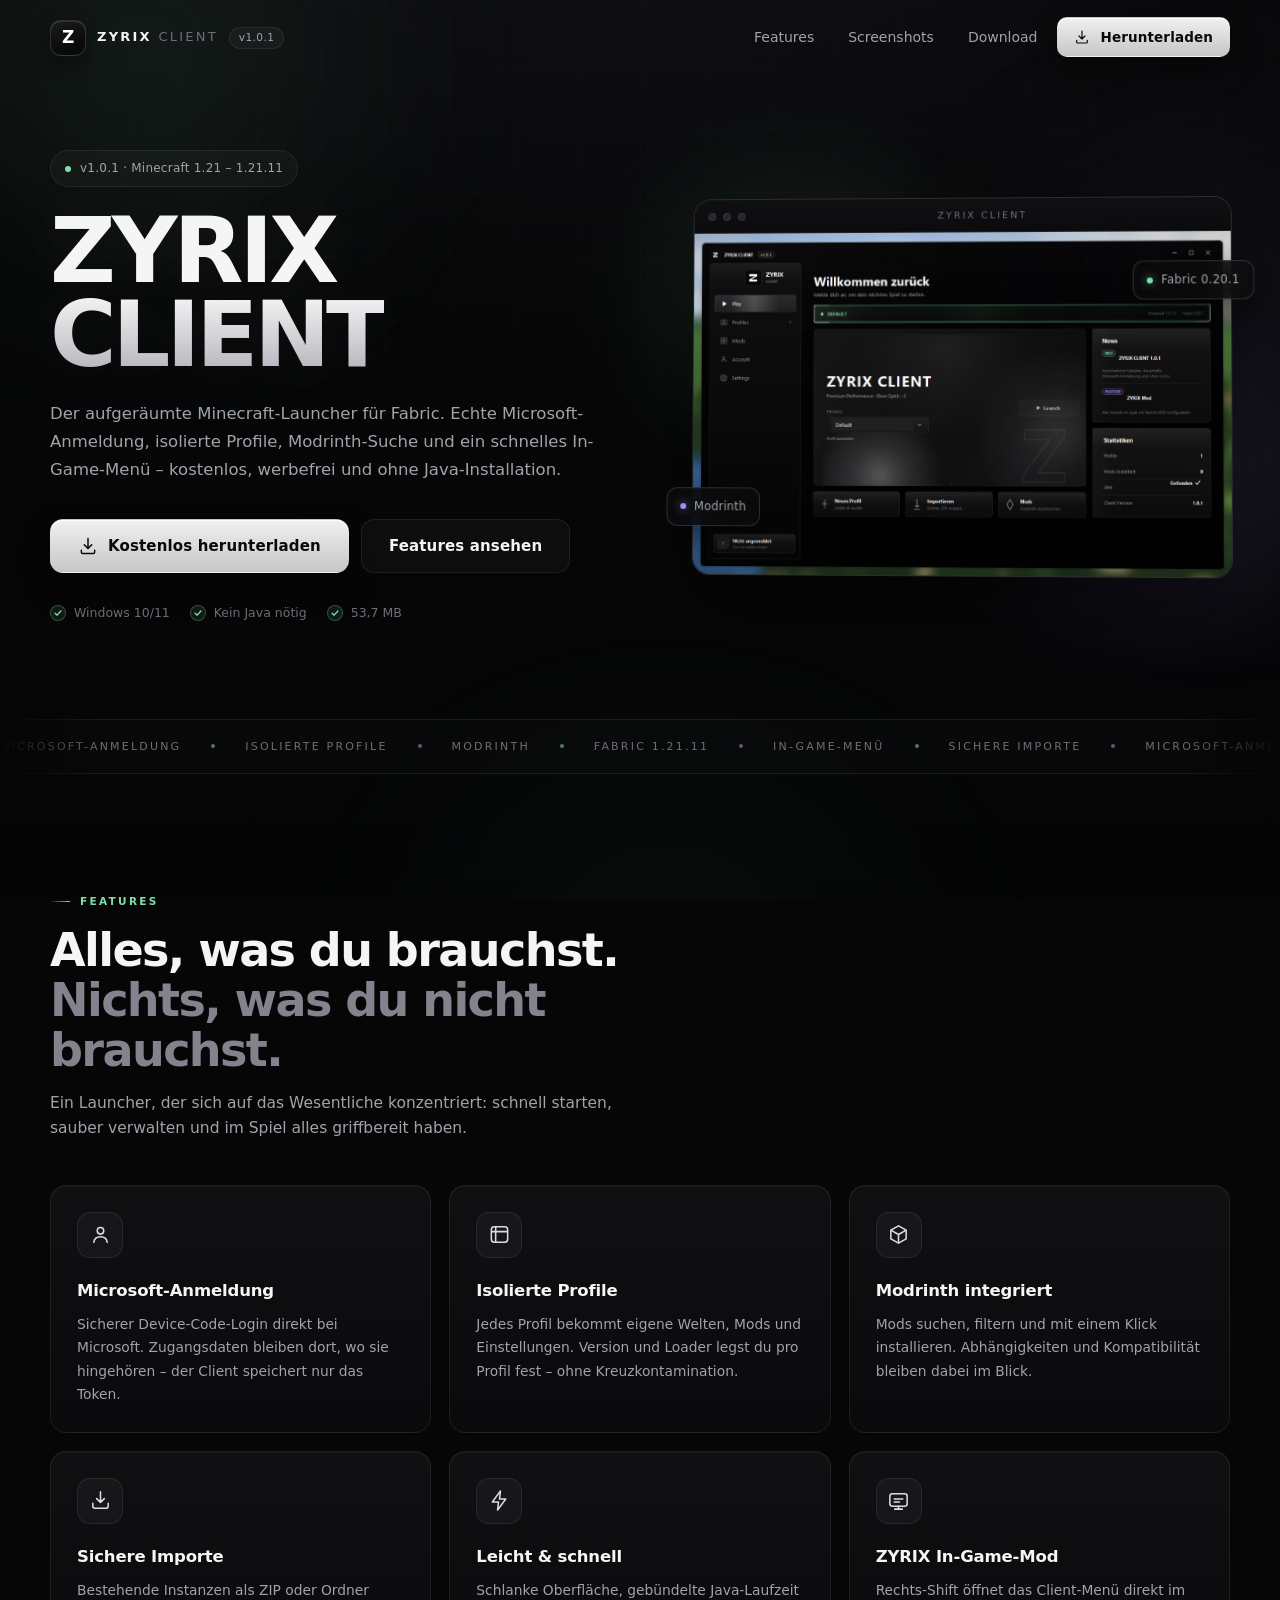
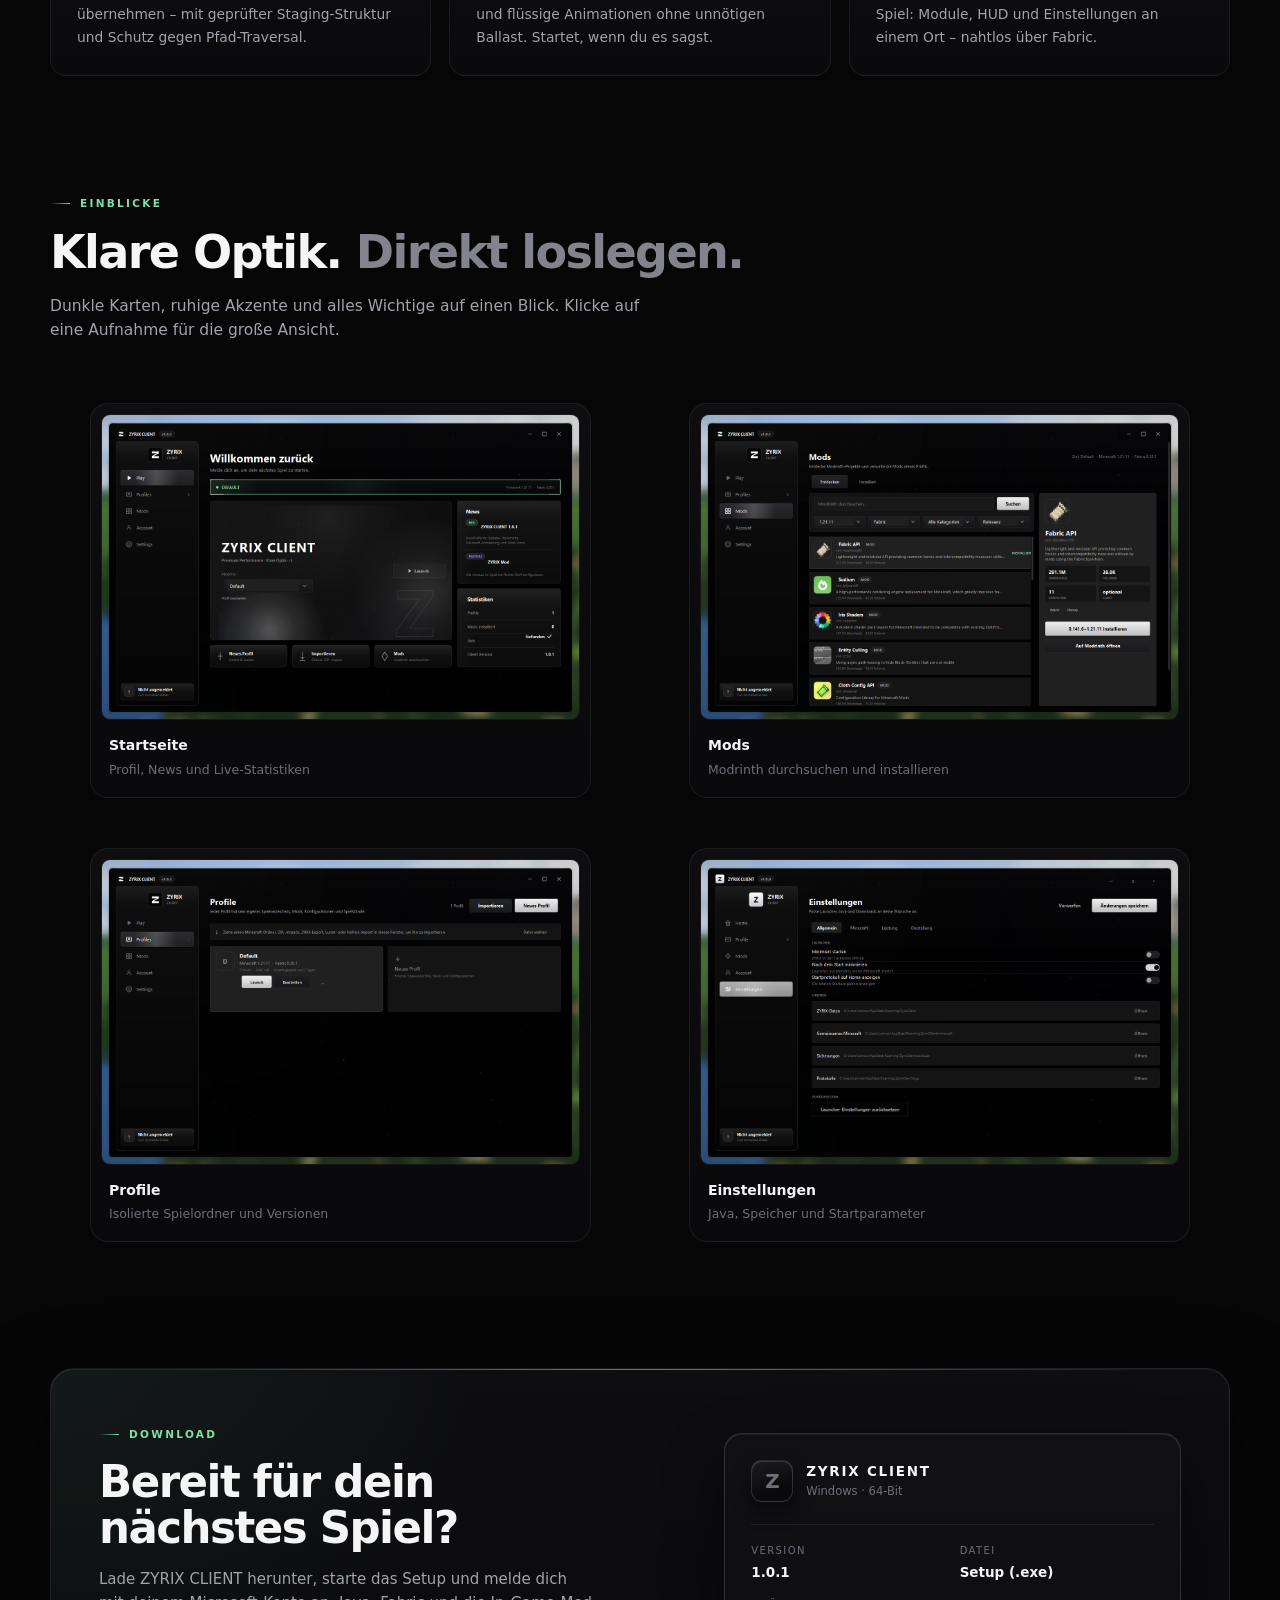
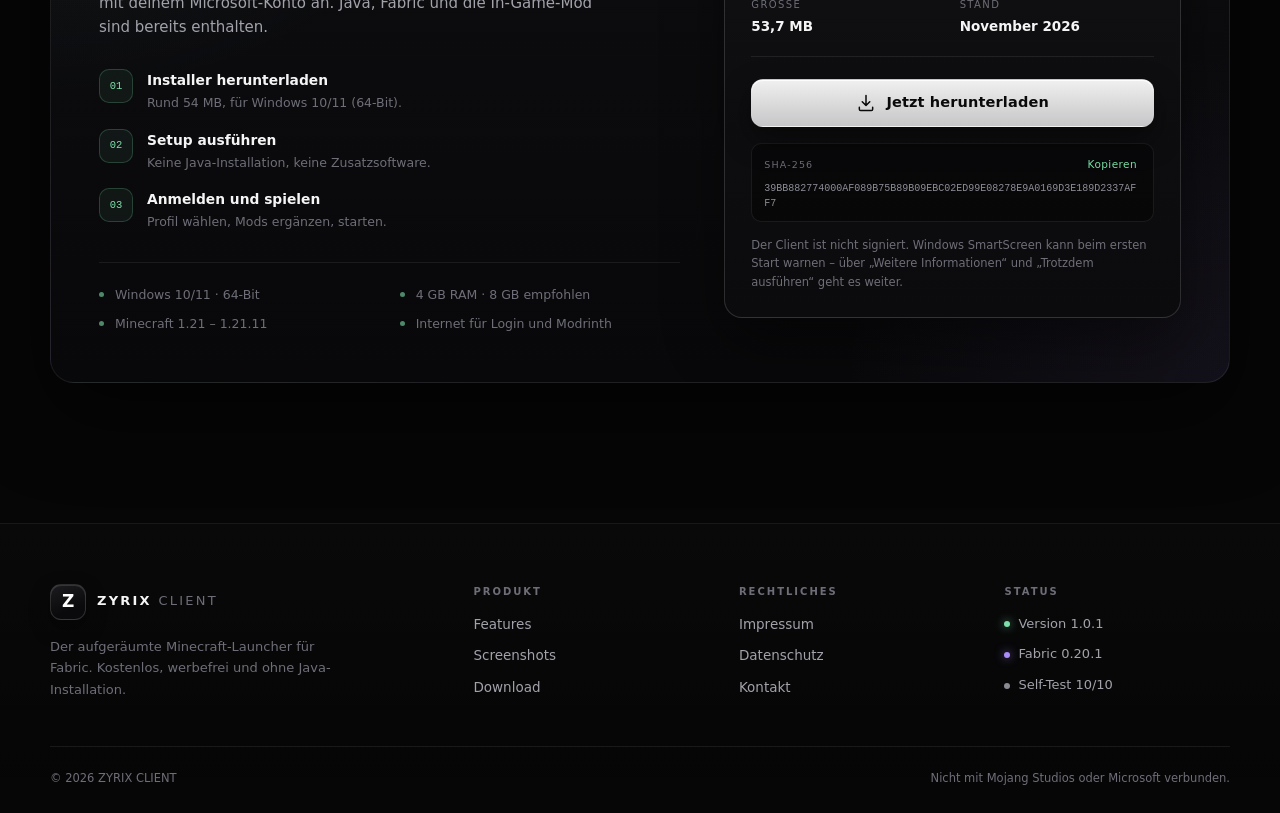
==== commit 35e0e8b4: "Website und Update-Kanal 1.0.1" ====
--- a/index.html
+++ b/index.html
@@ -74,7 +74,7 @@
         <ul class="hero-meta reveal" style="--d:240ms">
           <li><span class="check" aria-hidden="true"></span> Windows 10/11</li>
           <li><span class="check" aria-hidden="true"></span> Kein Java nötig</li>
-          <li><span class="check" aria-hidden="true"></span> 50,2 MB</li>
+          <li><span class="check" aria-hidden="true"></span> 53,7 MB</li>
         </ul>
       </div>
 
